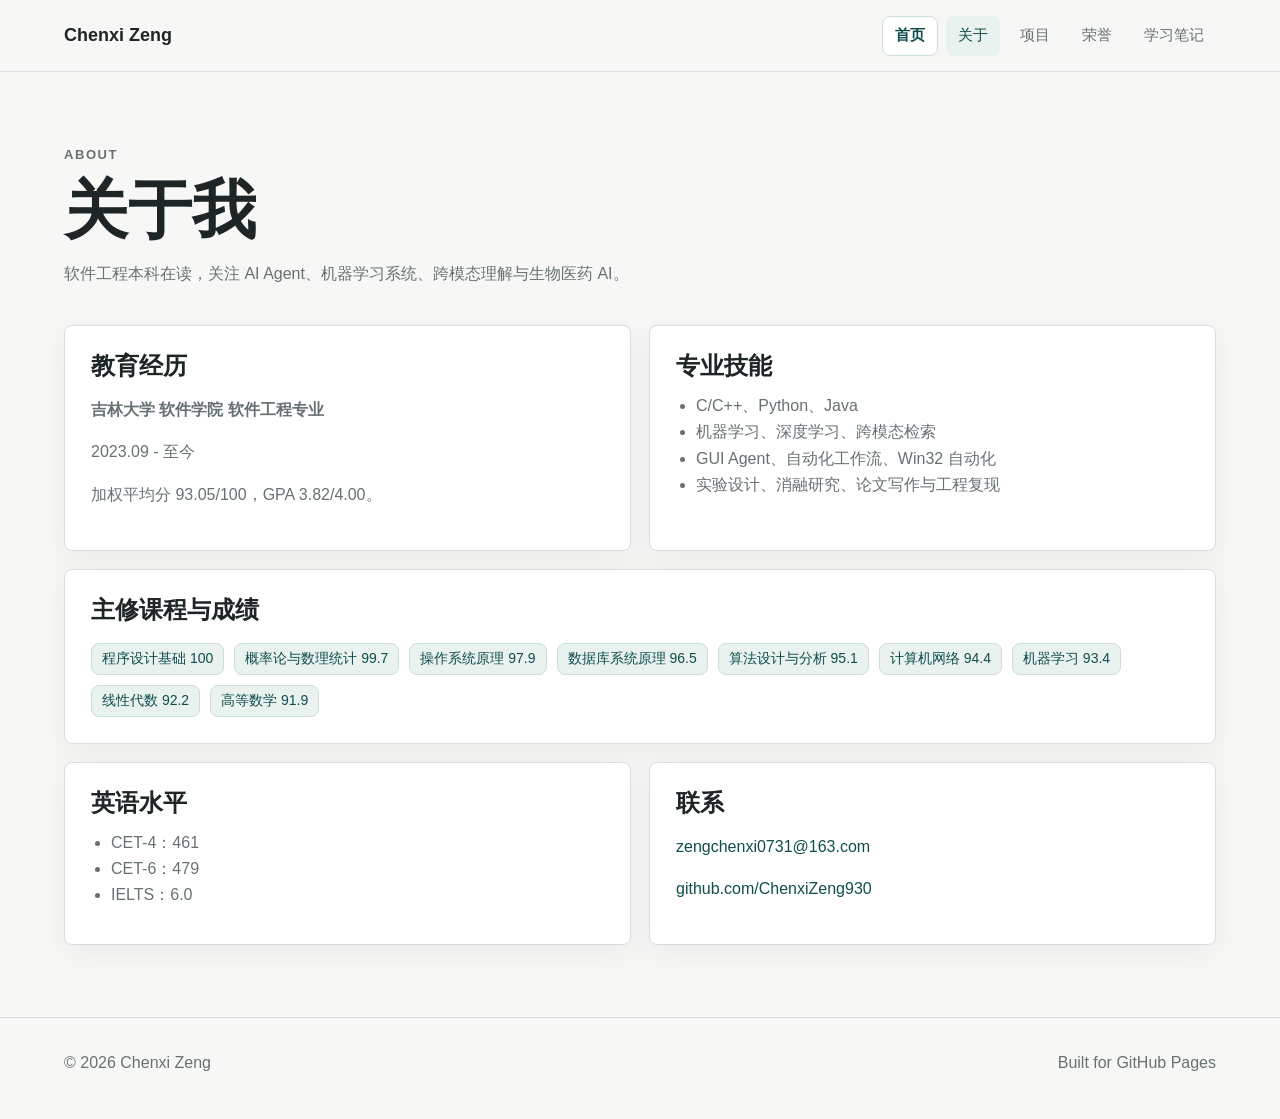
==== about.html @ 412f830e "Initial personal website with notes" ====
<!doctype html>
<html lang="zh-CN">
  <head>
    <meta charset="utf-8">
    <meta name="viewport" content="width=device-width, initial-scale=1">
    <title>关于 - Chenxi Zeng</title>
    <link rel="stylesheet" href="styles.css">
  </head>
  <body>
    <header class="site-header">
      <a class="brand" href="index.html">Chenxi Zeng</a>
      <nav class="nav" aria-label="主导航">
        
        <a class="home-link" href="index.html">首页</a><a aria-current="page" href="about.html">关于</a>
        <a href="projects.html">项目</a>
        <a href="honors.html">荣誉</a>
        <a href="notes.html">学习笔记</a>
      </nav>
    </header>

    <main class="page">
      <section class="page-title">
        <p class="eyebrow">About</p>
        <h1>关于我</h1>
        <p>软件工程本科在读，关注 AI Agent、机器学习系统、跨模态理解与生物医药 AI。</p>
      </section>

      <section class="content-grid">
        <article class="panel">
          <h2>教育经历</h2>
          <p><strong>吉林大学 软件学院 软件工程专业</strong></p>
          <p>2023.09 - 至今</p>
          <p>加权平均分 93.05/100，GPA 3.82/4.00。</p>
        </article>

        <article class="panel">
          <h2>专业技能</h2>
          <ul class="clean-list">
            <li>C/C++、Python、Java</li>
            <li>机器学习、深度学习、跨模态检索</li>
            <li>GUI Agent、自动化工作流、Win32 自动化</li>
            <li>实验设计、消融研究、论文写作与工程复现</li>
          </ul>
        </article>

        <article class="panel wide">
          <h2>主修课程与成绩</h2>
          <div class="tag-list">
            <span>程序设计基础 100</span>
            <span>概率论与数理统计 99.7</span>
            <span>操作系统原理 97.9</span>
            <span>数据库系统原理 96.5</span>
            <span>算法设计与分析 95.1</span>
            <span>计算机网络 94.4</span>
            <span>机器学习 93.4</span>
            <span>线性代数 92.2</span>
            <span>高等数学 91.9</span>
          </div>
        </article>

        <article class="panel">
          <h2>英语水平</h2>
          <ul class="clean-list">
            <li>CET-4：461</li>
            <li>CET-6：479</li>
            <li>IELTS：6.0</li>
          </ul>
        </article>

        <article class="panel">
          <h2>联系</h2>
          <p><a href="mailto:zengchenxi0731@163.com">zengchenxi0731@163.com</a></p>
          <p><a href="https://github.com/ChenxiZeng930">github.com/ChenxiZeng930</a></p>
        </article>
      </section>
    </main>

    <footer class="site-footer">
      <span>© 2026 Chenxi Zeng</span>
      <span>Built for GitHub Pages</span>
    </footer>
  </body>
</html>
---- styles.css ----
:root {
  color-scheme: light;
  --bg: #f7f8f5;
  --surface: #ffffff;
  --ink: #1d2527;
  --muted: #667174;
  --line: #d9dfdd;
  --accent: #196b69;
  --accent-strong: #0f4e4c;
  --soft: #e9f2ef;
  --gold: #b78535;
  --shadow: 0 18px 48px rgba(31, 47, 44, 0.1);
}

* {
  box-sizing: border-box;
}

body {
  margin: 0;
  background: var(--bg);
  color: var(--ink);
  font-family: "Inter", "Segoe UI", "PingFang SC", "Microsoft YaHei", Arial, sans-serif;
  line-height: 1.65;
}

a {
  color: var(--accent-strong);
  text-decoration: none;
}

a:hover {
  text-decoration: underline;
}

.site-header {
  position: sticky;
  top: 0;
  z-index: 10;
  display: flex;
  align-items: center;
  justify-content: space-between;
  gap: 24px;
  min-height: 72px;
  padding: 0 5vw;
  background: rgba(247, 248, 245, 0.92);
  border-bottom: 1px solid rgba(217, 223, 221, 0.8);
  backdrop-filter: blur(16px);
}

.brand {
  color: var(--ink);
  font-size: 18px;
  font-weight: 800;
  letter-spacing: 0;
}

.nav {
  display: flex;
  flex-wrap: wrap;
  justify-content: flex-end;
  gap: 8px;
}

.nav a {
  display: inline-flex;
  align-items: center;
  min-height: 40px;
  padding: 0 12px;
  color: var(--muted);
  border-radius: 8px;
  font-size: 15px;
}

.nav .home-link {
  color: var(--accent-strong);
  border: 1px solid #c9ddda;
  background: #ffffff;
  font-weight: 800;
}

.nav a:hover,
.nav a[aria-current="page"] {
  color: var(--accent-strong);
  background: var(--soft);
  text-decoration: none;
}

main {
  width: min(1160px, 90vw);
  margin: 0 auto;
}

.hero {
  display: grid;
  grid-template-columns: 190px minmax(0, 1fr);
  gap: 42px;
  align-items: center;
  min-height: auto;
  padding: 72px 0 58px;
}

.hero h1,
.page-title h1 {
  margin: 0;
  color: var(--ink);
  font-size: 64px;
  line-height: 1.05;
  letter-spacing: 0;
}

.lead {
  max-width: 760px;
  margin: 22px 0 0;
  color: #374143;
  font-size: 21px;
}

.eyebrow {
  margin: 0 0 12px;
  color: var(--gold);
  font-size: 13px;
  font-weight: 800;
  letter-spacing: 0.12em;
  text-transform: uppercase;
}

.hero-actions,
.project-actions {
  display: flex;
  flex-wrap: wrap;
  gap: 12px;
  margin-top: 30px;
}

.button {
  display: inline-flex;
  align-items: center;
  justify-content: center;
  min-height: 44px;
  padding: 0 18px;
  border: 1px solid var(--line);
  border-radius: 8px;
  font-weight: 700;
  text-decoration: none;
}

.button:hover {
  text-decoration: none;
}

.button.primary {
  border-color: var(--accent);
  background: var(--accent);
  color: #ffffff;
}

.button.secondary {
  background: #ffffff;
  color: var(--accent-strong);
}

.button.disabled {
  color: #879093;
  background: #f0f2f1;
  cursor: not-allowed;
}

.contact-row {
  display: flex;
  flex-wrap: wrap;
  gap: 12px 24px;
  margin-top: 26px;
  color: var(--muted);
}

.portrait-wrap {
  width: 180px;
  min-height: 252px;
  justify-self: start;
  overflow: hidden;
  border-radius: 8px;
  background: #f7f8f5;
  border: 1px solid var(--line);
  box-shadow: 0 8px 20px rgba(31, 47, 44, 0.08);
}

.portrait-wrap img {
  width: 100%;
  height: 100%;
  object-fit: contain;
  display: block;
}

.section,
.page {
  padding: 72px 0;
}

.section-head {
  margin-bottom: 26px;
}

.section-head h2,
.notes-callout h2,
.split h2,
.panel h2,
.project h2,
.timeline h2,
.section-head.compact h2 {
  margin: 0 0 12px;
  color: var(--ink);
  line-height: 1.2;
  letter-spacing: 0;
}

.metric-grid {
  display: grid;
  grid-template-columns: repeat(4, minmax(0, 1fr));
  gap: 16px;
}

.metric,
.panel,
.project,
.timeline article,
.notes-dashboard article,
.notice,
.note-card {
  background: var(--surface);
  border: 1px solid var(--line);
  border-radius: 8px;
  box-shadow: 0 8px 28px rgba(31, 47, 44, 0.06);
}

.metric {
  padding: 24px;
}

.metric span,
.notes-dashboard span {
  color: var(--accent-strong);
  font-size: 34px;
  font-weight: 850;
  line-height: 1;
}

.metric p,
.notes-dashboard p {
  margin: 12px 0 0;
  color: var(--muted);
}

.split {
  display: grid;
  grid-template-columns: minmax(0, 0.9fr) minmax(0, 1.1fr);
  gap: 40px;
  align-items: start;
}

.split p,
.notes-callout p,
.page-title p,
.panel p,
.project p,
.notice p {
  color: var(--muted);
}

.feature-list {
  display: grid;
  gap: 12px;
}

.feature-item {
  display: grid;
  gap: 4px;
  padding: 18px;
  background: #ffffff;
  border: 1px solid var(--line);
  border-radius: 8px;
}

.feature-item span {
  color: var(--muted);
}

.notes-callout {
  display: flex;
  align-items: center;
  justify-content: space-between;
  gap: 24px;
  padding: 36px;
  margin-bottom: 64px;
  background: var(--soft);
  border: 1px solid #c9ddda;
  border-radius: 8px;
}

.site-footer {
  display: flex;
  justify-content: space-between;
  gap: 16px;
  padding: 32px 5vw 42px;
  color: var(--muted);
  border-top: 1px solid var(--line);
}

.page-title {
  max-width: 780px;
  margin-bottom: 38px;
}

.content-grid {
  display: grid;
  grid-template-columns: repeat(2, minmax(0, 1fr));
  gap: 18px;
}

.panel {
  padding: 26px;
}

.panel.wide {
  grid-column: 1 / -1;
}

.clean-list {
  margin: 0;
  padding-left: 20px;
  color: var(--muted);
}

.tag-list {
  display: flex;
  flex-wrap: wrap;
  gap: 10px;
  margin-top: 18px;
}

.tag-list span {
  display: inline-flex;
  align-items: center;
  min-height: 32px;
  padding: 0 10px;
  color: var(--accent-strong);
  background: var(--soft);
  border: 1px solid #c9ddda;
  border-radius: 8px;
  font-size: 14px;
}

.project-stack {
  display: grid;
  gap: 20px;
}

.project {
  padding: 30px;
}

.project-meta {
  display: flex;
  flex-wrap: wrap;
  gap: 10px;
  margin-bottom: 14px;
  color: var(--gold);
  font-weight: 750;
}

.timeline {
  display: grid;
  gap: 14px;
}

.timeline article {
  display: grid;
  grid-template-columns: 150px minmax(0, 1fr);
  gap: 18px;
  align-items: start;
  padding: 22px 24px;
}

.timeline span {
  color: var(--gold);
  font-weight: 850;
}

.timeline h2 {
  font-size: 20px;
}

.timeline p {
  grid-column: 2;
  margin: -8px 0 0;
  color: var(--muted);
}

.notes-dashboard {
  display: grid;
  grid-template-columns: repeat(4, minmax(0, 1fr));
  gap: 16px;
  margin-bottom: 22px;
}

.notes-dashboard article {
  padding: 20px;
}

.notes-tools {
  display: grid;
  grid-template-columns: minmax(220px, 1fr) minmax(190px, 260px) auto;
  gap: 14px;
  align-items: end;
  margin-bottom: 18px;
}

.search-box,
.select-box {
  display: grid;
  gap: 6px;
  color: var(--muted);
  font-weight: 700;
}

input,
select {
  width: 100%;
  min-height: 44px;
  padding: 0 12px;
  color: var(--ink);
  background: #ffffff;
  border: 1px solid var(--line);
  border-radius: 8px;
  font: inherit;
}

.notice {
  padding: 18px 20px;
  margin-bottom: 34px;
}

.notice p {
  margin-bottom: 0;
}

.notes-list {
  display: grid;
  grid-template-columns: repeat(2, minmax(0, 1fr));
  gap: 14px;
}

.note-card {
  display: grid;
  gap: 12px;
  padding: 18px;
}

.note-card h3 {
  margin: 0;
  font-size: 18px;
  line-height: 1.35;
}

.note-meta {
  display: flex;
  flex-wrap: wrap;
  gap: 8px;
  color: var(--muted);
  font-size: 14px;
}

.note-actions {
  display: flex;
  flex-wrap: wrap;
  gap: 8px;
}

.empty {
  padding: 28px;
  color: var(--muted);
  background: #ffffff;
  border: 1px solid var(--line);
  border-radius: 8px;
}

@media (max-width: 900px) {
  .site-header {
    align-items: flex-start;
    flex-direction: column;
    padding-top: 16px;
    padding-bottom: 16px;
  }

  .nav {
    justify-content: flex-start;
  }

  .hero,
  .split,
  .content-grid,
  .notes-tools {
    grid-template-columns: 1fr;
  }

  .hero {
    min-height: auto;
    padding-top: 38px;
  }

  .hero h1,
  .page-title h1 {
    font-size: 44px;
  }

  .lead {
    font-size: 18px;
  }

  .portrait-wrap {
    width: 150px;
    min-height: 210px;
  }

  .metric-grid,
  .notes-dashboard,
  .notes-list {
    grid-template-columns: repeat(2, minmax(0, 1fr));
  }

  .notes-callout {
    align-items: flex-start;
    flex-direction: column;
  }
}

@media (max-width: 560px) {
  main {
    width: min(92vw, 1160px);
  }

  .hero h1,
  .page-title h1 {
    font-size: 36px;
  }

  .portrait-wrap {
    width: min(230px, 100%);
    min-height: 364px;
  }

  .metric-grid,
  .notes-dashboard,
  .notes-list {
    grid-template-columns: 1fr;
  }

  .timeline article {
    grid-template-columns: 1fr;
  }

  .timeline p {
    grid-column: auto;
  }

  .site-footer {
    flex-direction: column;
  }
}
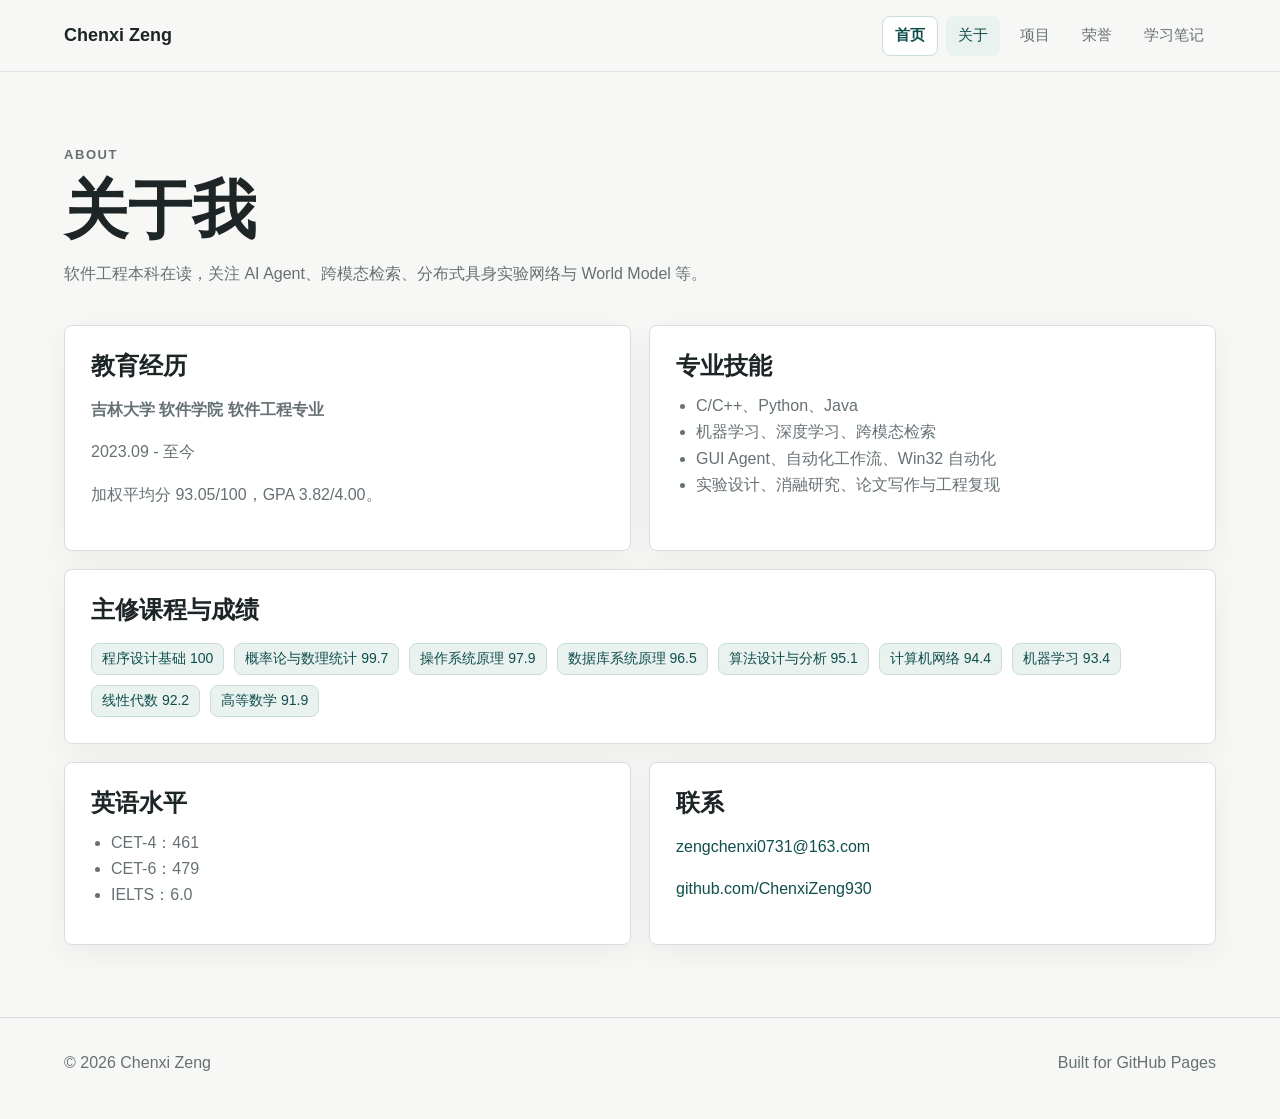
==== commit ee99b104: "Refine homepage and public notes page" ====
--- a/about.html
+++ b/about.html
@@ -1,4 +1,4 @@
-<!doctype html>
+﻿<!doctype html>
 <html lang="zh-CN">
   <head>
     <meta charset="utf-8">
@@ -22,7 +22,7 @@
       <section class="page-title">
         <p class="eyebrow">About</p>
         <h1>关于我</h1>
-        <p>软件工程本科在读，关注 AI Agent、机器学习系统、跨模态理解与生物医药 AI。</p>
+        <p>软件工程本科在读，关注 AI Agent、跨模态检索、分布式具身实验网络与 World Model 等。</p>
       </section>
 
       <section class="content-grid">
@@ -82,3 +82,4 @@
   </body>
 </html>
 
+
--- a/styles.css
+++ b/styles.css
@@ -1,4 +1,4 @@
-:root {
+﻿:root {
   color-scheme: light;
   --bg: #f7f8f5;
   --surface: #ffffff;
@@ -93,8 +93,7 @@
 
 .hero {
   display: grid;
-  grid-template-columns: 190px minmax(0, 1fr);
-  gap: 42px;
+  grid-template-columns: 180px minmax(0, 720px);\n  gap: 48px;\n  justify-content: center;\n  padding-left: 42px;
   align-items: center;
   min-height: auto;
   padding: 72px 0 58px;
@@ -224,7 +223,7 @@
 .panel,
 .project,
 .timeline article,
-.notes-dashboard article,
+.notes-dashboard article,\n.notes-stat-card,
 .notice,
 .note-card {
   background: var(--surface);
@@ -403,7 +402,7 @@
   margin-bottom: 22px;
 }
 
-.notes-dashboard article {
+.notes-dashboard article,\n.notes-stat-card {
   padding: 20px;
 }
 
@@ -569,3 +568,100 @@
 }
 
 
+
+.notes-overview {
+  display: grid;
+  grid-template-columns: minmax(170px, 220px) minmax(0, 1fr);
+  gap: 18px;
+  align-items: stretch;
+  margin-bottom: 24px;
+}
+
+.notes-stat-card,
+.category-panel {
+  background: var(--surface);
+  border: 1px solid var(--line);
+  border-radius: 8px;
+  box-shadow: 0 8px 28px rgba(31, 47, 44, 0.06);
+}
+
+.notes-stat-card {
+  display: grid;
+  place-items: center;
+  min-height: 150px;
+  padding: 22px;
+  text-align: center;
+}
+
+.notes-stat-card span {
+  color: var(--accent-strong);
+  font-size: 42px;
+  font-weight: 850;
+  line-height: 1;
+}
+
+.notes-stat-card p {
+  margin: 12px 0 0;
+  color: var(--muted);
+}
+
+.category-panel {
+  padding: 20px;
+}
+
+.category-panel-head h2 {
+  margin: 0 0 14px;
+  line-height: 1.2;
+}
+
+.category-cards {
+  display: flex;
+  flex-wrap: wrap;
+  gap: 10px;
+}
+
+.category-card {
+  display: inline-flex;
+  align-items: center;
+  gap: 8px;
+  min-height: 38px;
+  padding: 0 12px;
+  border: 1px solid var(--line);
+  border-radius: 8px;
+  background: #ffffff;
+  color: var(--accent-strong);
+  font: inherit;
+  font-weight: 750;
+  cursor: pointer;
+}
+
+.category-card span {
+  color: var(--muted);
+  font-size: 13px;
+}
+
+.category-card.active,
+.category-card:hover {
+  background: var(--soft);
+  border-color: #c9ddda;
+}
+
+.public-notes-tools {
+  grid-template-columns: minmax(220px, 1fr) minmax(190px, 260px);
+}
+
+.notes-callout .button {
+  min-width: 96px;
+  line-height: 1.25;
+  text-align: center;
+}
+
+@media (max-width: 900px) {
+  .hero {
+    padding-left: 0;
+  }
+  .notes-overview,
+  .public-notes-tools {
+    grid-template-columns: 1fr;
+  }
+}
